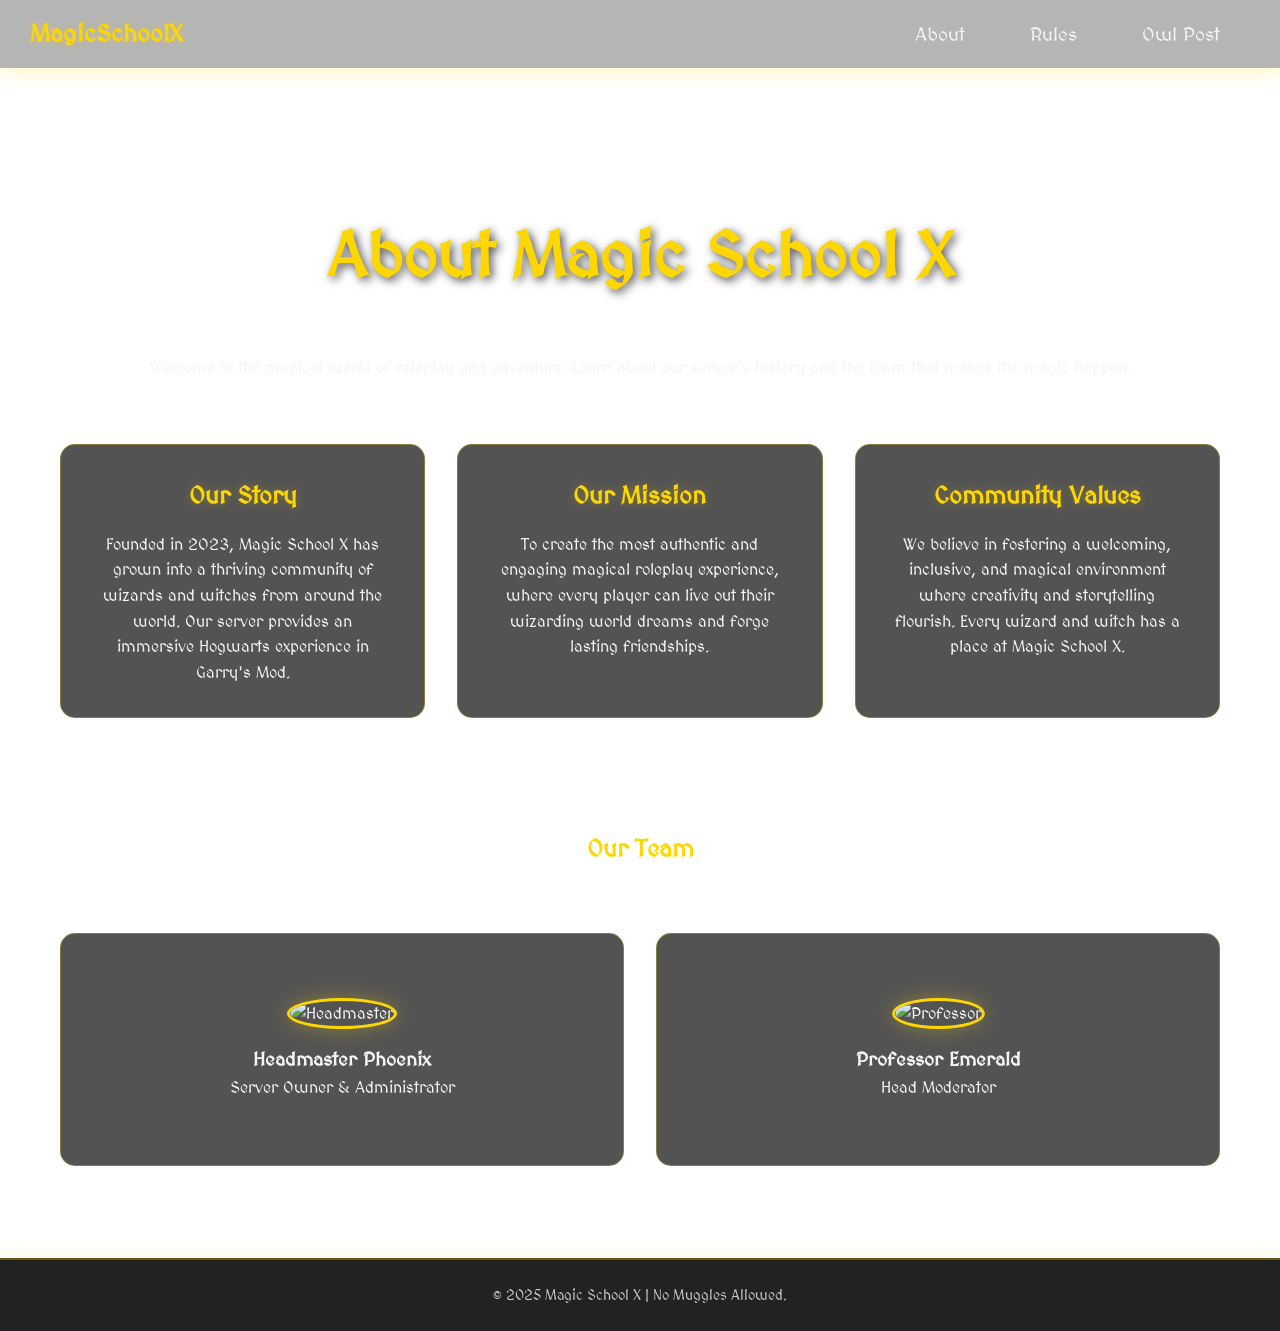
==== about.html @ 1af69e5d "[+] About page, reordered navbar" ====
<!DOCTYPE html>
<html lang="en">
<head>
    <meta charset="UTF-8">
    <meta name="viewport" content="width=device-width, initial-scale=1.0">
    <title>About | Magic School X</title>
    <style>
        @import url('https://fonts.googleapis.com/css2?family=MedievalSharp&display=swap');

        /* Custom Cursor */
        * {
            cursor: url('data:image/svg+xml,<svg xmlns="http://www.w3.org/2000/svg" width="24" height="24" viewBox="0 0 24 24"><path fill="%23ffd700" d="M7,4l10,8l-10,8V4z"/></svg>') 12 12, auto;
        }

        /* General Styles */
        * {
            margin: 0;
            padding: 0;
            box-sizing: border-box;
            font-family: 'MedievalSharp', cursive;
        }

        body {
            margin: 0;
            padding: 0;
            background: url('https://raw.githubusercontent.com/magicschoolx/magicschoolx.github.io/refs/heads/main/media/main.bg.hw.jpg') no-repeat center center fixed;
            background-size: cover;
            color: #f5f5f5;
            text-align: center;
            overflow-x: hidden;
            line-height: 1.6;
            min-height: 100vh;
            display: flex;
            flex-direction: column;
        }

        /* Navbar */
        .navbar {
            width: 100%;
            background: rgba(10, 10, 10, 0.3);
            padding: 15px 0;
            position: fixed;
            top: 0;
            left: 0;
            z-index: 100;
            box-shadow: 0px 2px 20px rgba(255, 215, 0, 0.3);
            backdrop-filter: blur(5px);
            -webkit-backdrop-filter: blur(5px);
            display: flex;
            align-items: center;
            position: relative;
            overflow: hidden;
        }

        .navbar:before {
            content: '';
            position: absolute;
            bottom: 0;
            left: -100%;
            width: 100%;
            height: 2px;
            background: linear-gradient(90deg, transparent, #ffd700, transparent);
            animation: magicLine 6s linear infinite;
        }

        .brand {
            color: #ffd700;
            text-decoration: none;
            font-size: 1.5rem;
            font-weight: bold;
            margin-left: 30px;
            margin-right: auto;
            text-shadow: 0 0 10px rgba(255, 215, 0, 0.3);
            transition: 0.3s;
        }

        .brand:hover {
            text-shadow: 0 0 15px rgba(255, 215, 0, 0.5);
            color: #fff;
        }

        .nav-links {
            margin-right: 30px;
        }

        .navbar a:not(.brand) {
            color: #f5f5f5;
            text-decoration: none;
            margin: 0 20px;
            font-size: 1.2rem;
            transition: all 0.3s ease;
            position: relative;
            padding: 5px 10px;
        }

        .navbar a:not(.brand):after {
            content: '';
            position: absolute;
            width: 0;
            height: 2px;
            bottom: 0;
            left: 50%;
            background: #ffd700;
            transition: all 0.3s ease;
            transform: translateX(-50%);
        }

        .navbar a:not(.brand):hover:after {
            width: 100%;
        }

        .navbar a:not(.brand):hover {
            color: #ffd700;
            text-shadow: 0 0 10px rgba(255, 215, 0, 0.5);
        }

        /* Container */
        .container {
            flex: 1;
            padding: 120px 20px 60px;
            display: flex;
            flex-direction: column;
            align-items: center;
            justify-content: flex-start;
            max-width: 1200px;
            margin: 0 auto;
            gap: 2rem;
            animation: fadeIn 2s ease;
        }

        /* About Grid */
        .about-grid {
            display: grid;
            grid-template-columns: repeat(auto-fit, minmax(300px, 1fr));
            gap: 2rem;
            width: 100%;
            max-width: 1200px;
            margin: 2rem auto;
        }

        .about-card {
            background: rgba(10, 10, 10, 0.7);
            padding: 2rem;
            border-radius: 15px;
            border: 1px solid rgba(255, 215, 0, 0.3);
            backdrop-filter: blur(5px);
            transition: all 0.3s ease;
            animation: fadeIn 1s ease;
        }

        .about-card:hover {
            transform: translateY(-10px);
            box-shadow: 0 10px 30px rgba(255, 215, 0, 0.2);
        }

        .about-card h2 {
            color: #ffd700;
            margin-bottom: 1rem;
            font-size: 1.5rem;
            text-shadow: 0 0 10px rgba(255, 215, 0, 0.3);
        }

        .team-member {
            text-align: center;
            margin: 2rem 0;
        }

        .team-member img {
            width: 120px;
            height: 120px;
            border-radius: 50%;
            border: 3px solid #ffd700;
            margin-bottom: 1rem;
            box-shadow: 0 0 20px rgba(255, 215, 0, 0.3);
        }

        h1 {
            font-size: clamp(2.5rem, 5vw, 4rem);
            margin: 1rem 0;
            text-shadow: 3px 3px 10px rgba(0, 0, 0, 0.7);
            color: #ffd700;
            animation: glow 2s ease-in-out infinite alternate;
        }

        /* Footer */
        .footer {
            margin-top: auto;
            padding: 1.5rem;
            background: rgba(10, 10, 10, 0.9);
            color: #ccc;
            font-size: 0.9rem;
            border-top: 2px solid rgba(255, 215, 0, 0.3);
            box-shadow: 0 -2px 20px rgba(255, 215, 0, 0.1);
            backdrop-filter: blur(5px);
            -webkit-backdrop-filter: blur(5px);
        }

        /* Sparkle Effect */
        .sparkle {
            position: absolute;
            width: 4px;
            height: 4px;
            border-radius: 50%;
            background-color: #ffd700;
            pointer-events: none;
            animation: sparkleAnim 1.5s linear forwards;
        }

        /* Animations */
        @keyframes fadeIn {
            from { opacity: 0; transform: translateY(20px); }
            to { opacity: 1; transform: translateY(0); }
        }

        @keyframes sparkleAnim {
            0% { transform: scale(0); opacity: 1; }
            100% { transform: scale(2); opacity: 0; }
        }

        @keyframes glow {
            from { text-shadow: 0 0 10px #fff, 0 0 20px #fff, 0 0 30px #ffd700, 0 0 40px #ffd700; }
            to { text-shadow: 0 0 20px #fff, 0 0 30px #ff8c00, 0 0 40px #ff8c00, 0 0 50px #ff8c00; }
        }

        @keyframes magicLine {
            0% { left: -100%; }
            100% { left: 100%; }
        }

        /* Responsive Design */
        @media (max-width: 768px) {
            .container {
                padding: 100px 15px 40px;
            }
            
            .about-grid {
                grid-template-columns: 1fr;
                padding: 0 1rem;
            }
        }
    </style>
</head>
<body>
    <div class="navbar">
        <a href="index.html" class="brand">MagicSchoolX</a>
        <div class="nav-links">
            <a href="about.html">About</a>
            <a href="rules.html">Rules</a>
            <a href="owlpost.html">Owl Post</a>
        </div>
    </div>

    <div class="container">
        <h1>About Magic School X</h1>
        <p>Welcome to the magical world of roleplay and adventure. Learn about our server's history and the team that makes the magic happen.</p>

        <div class="about-grid">
            <div class="about-card">
                <h2>Our Story</h2>
                <p>Founded in 2023, Magic School X has grown into a thriving community of wizards and witches from around the world. Our server provides an immersive Hogwarts experience in Garry's Mod.</p>
            </div>

            <div class="about-card">
                <h2>Our Mission</h2>
                <p>To create the most authentic and engaging magical roleplay experience, where every player can live out their wizarding world dreams and forge lasting friendships.</p>
            </div>

            <div class="about-card">
                <h2>Community Values</h2>
                <p>We believe in fostering a welcoming, inclusive, and magical environment where creativity and storytelling flourish. Every wizard and witch has a place at Magic School X.</p>
            </div>
        </div>

        <h2 style="color: #ffd700; margin-top: 3rem;">Our Team</h2>
        <div class="about-grid">
            <div class="about-card">
                <div class="team-member">
                    <img src="path/to/headmaster-avatar.jpg" alt="Headmaster">
                    <h3>Headmaster Phoenix</h3>
                    <p>Server Owner & Administrator</p>
                </div>
            </div>

            <div class="about-card">
                <div class="team-member">
                    <img src="path/to/professor-avatar.jpg" alt="Professor">
                    <h3>Professor Emerald</h3>
                    <p>Head Moderator</p>
                </div>
            </div>
        </div>
    </div>

    <div class="footer">
        &copy; 2025 Magic School X | No Muggles Allowed.
    </div>

    <script>
        document.addEventListener('mousemove', (e) => {
            if(Math.random() > 0.9) {
                const sparkle = document.createElement('div');
                sparkle.className = 'sparkle';
                sparkle.style.left = e.pageX + 'px';
                sparkle.style.top = e.pageY + 'px';
                document.body.appendChild(sparkle);
                
                setTimeout(() => {
                    sparkle.remove();
                }, 1500);
            }
        });
    </script>
</body>
</html>
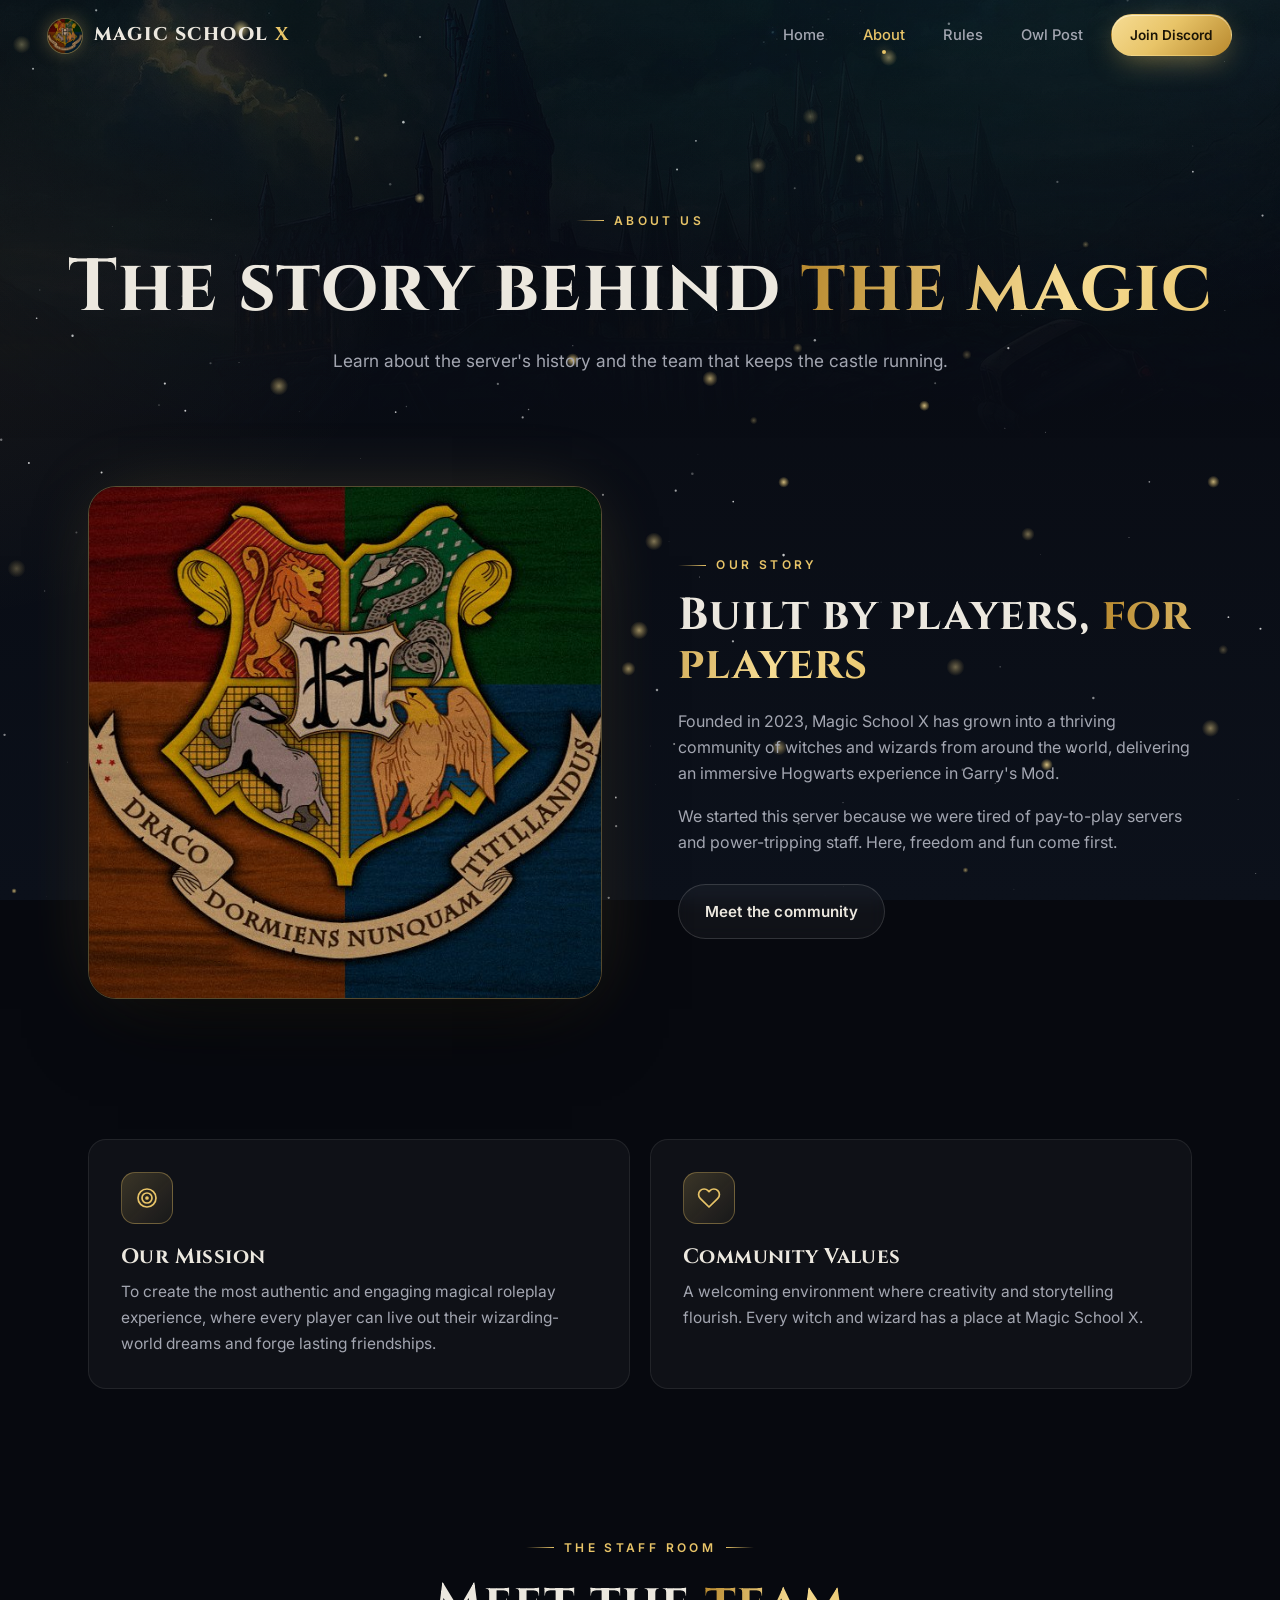
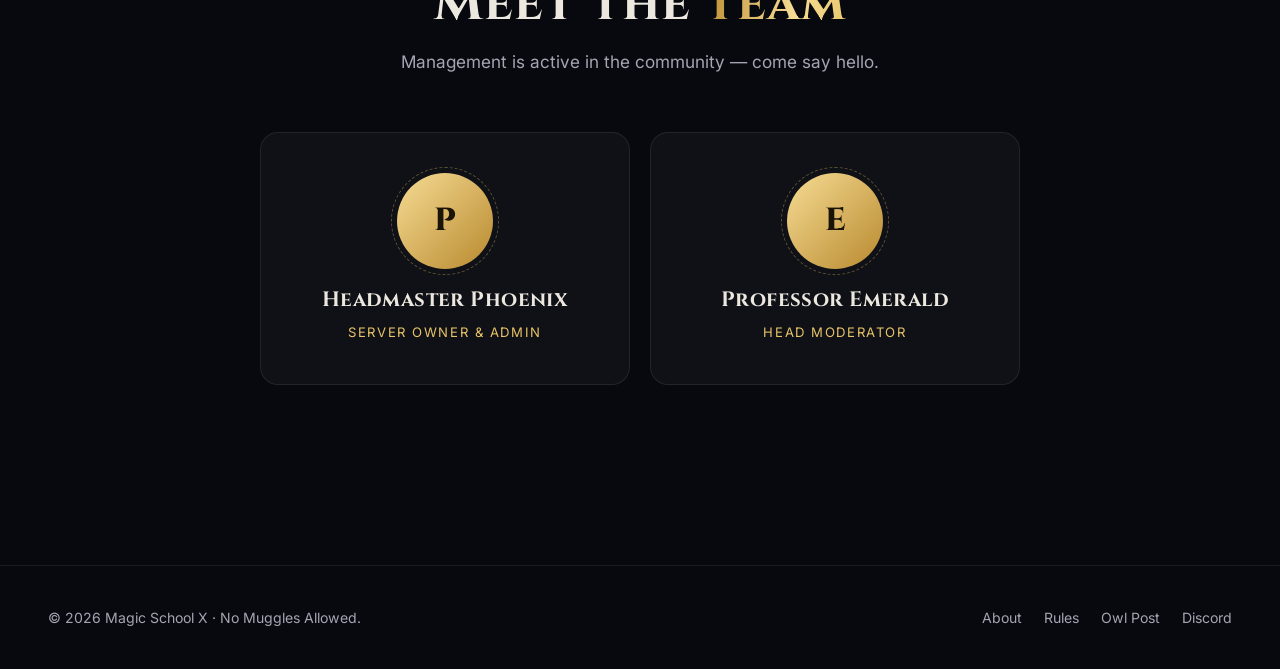
==== commit 66b898b8: "Redesign site: modern dark/gold theme, shared styles, animations - Shared assets/style.css and asset" ====
--- a/about.html
+++ b/about.html
@@ -4,311 +4,97 @@
     <meta charset="UTF-8">
     <meta name="viewport" content="width=device-width, initial-scale=1.0">
     <title>About | Magic School X</title>
-    <style>
-        @import url('https://fonts.googleapis.com/css2?family=MedievalSharp&display=swap');
-
-        /* Custom Cursor */
-        * {
-            cursor: url('data:image/svg+xml,<svg xmlns="http://www.w3.org/2000/svg" width="24" height="24" viewBox="0 0 24 24"><path fill="%23ffd700" d="M7,4l10,8l-10,8V4z"/></svg>') 12 12, auto;
-        }
-
-        /* General Styles */
-        * {
-            margin: 0;
-            padding: 0;
-            box-sizing: border-box;
-            font-family: 'MedievalSharp', cursive;
-        }
-
-        body {
-            margin: 0;
-            padding: 0;
-            background: url('https://raw.githubusercontent.com/magicschoolx/magicschoolx.github.io/refs/heads/main/media/main.bg.hw.jpg') no-repeat center center fixed;
-            background-size: cover;
-            color: #f5f5f5;
-            text-align: center;
-            overflow-x: hidden;
-            line-height: 1.6;
-            min-height: 100vh;
-            display: flex;
-            flex-direction: column;
-        }
-
-        /* Navbar */
-        .navbar {
-            width: 100%;
-            background: rgba(10, 10, 10, 0.3);
-            padding: 15px 0;
-            position: fixed;
-            top: 0;
-            left: 0;
-            z-index: 100;
-            box-shadow: 0px 2px 20px rgba(255, 215, 0, 0.3);
-            backdrop-filter: blur(5px);
-            -webkit-backdrop-filter: blur(5px);
-            display: flex;
-            align-items: center;
-            position: relative;
-            overflow: hidden;
-        }
-
-        .navbar:before {
-            content: '';
-            position: absolute;
-            bottom: 0;
-            left: -100%;
-            width: 100%;
-            height: 2px;
-            background: linear-gradient(90deg, transparent, #ffd700, transparent);
-            animation: magicLine 6s linear infinite;
-        }
-
-        .brand {
-            color: #ffd700;
-            text-decoration: none;
-            font-size: 1.5rem;
-            font-weight: bold;
-            margin-left: 30px;
-            margin-right: auto;
-            text-shadow: 0 0 10px rgba(255, 215, 0, 0.3);
-            transition: 0.3s;
-        }
-
-        .brand:hover {
-            text-shadow: 0 0 15px rgba(255, 215, 0, 0.5);
-            color: #fff;
-        }
-
-        .nav-links {
-            margin-right: 30px;
-        }
-
-        .navbar a:not(.brand) {
-            color: #f5f5f5;
-            text-decoration: none;
-            margin: 0 20px;
-            font-size: 1.2rem;
-            transition: all 0.3s ease;
-            position: relative;
-            padding: 5px 10px;
-        }
-
-        .navbar a:not(.brand):after {
-            content: '';
-            position: absolute;
-            width: 0;
-            height: 2px;
-            bottom: 0;
-            left: 50%;
-            background: #ffd700;
-            transition: all 0.3s ease;
-            transform: translateX(-50%);
-        }
-
-        .navbar a:not(.brand):hover:after {
-            width: 100%;
-        }
-
-        .navbar a:not(.brand):hover {
-            color: #ffd700;
-            text-shadow: 0 0 10px rgba(255, 215, 0, 0.5);
-        }
-
-        /* Container */
-        .container {
-            flex: 1;
-            padding: 120px 20px 60px;
-            display: flex;
-            flex-direction: column;
-            align-items: center;
-            justify-content: flex-start;
-            max-width: 1200px;
-            margin: 0 auto;
-            gap: 2rem;
-            animation: fadeIn 2s ease;
-        }
-
-        /* About Grid */
-        .about-grid {
-            display: grid;
-            grid-template-columns: repeat(auto-fit, minmax(300px, 1fr));
-            gap: 2rem;
-            width: 100%;
-            max-width: 1200px;
-            margin: 2rem auto;
-        }
-
-        .about-card {
-            background: rgba(10, 10, 10, 0.7);
-            padding: 2rem;
-            border-radius: 15px;
-            border: 1px solid rgba(255, 215, 0, 0.3);
-            backdrop-filter: blur(5px);
-            transition: all 0.3s ease;
-            animation: fadeIn 1s ease;
-        }
-
-        .about-card:hover {
-            transform: translateY(-10px);
-            box-shadow: 0 10px 30px rgba(255, 215, 0, 0.2);
-        }
-
-        .about-card h2 {
-            color: #ffd700;
-            margin-bottom: 1rem;
-            font-size: 1.5rem;
-            text-shadow: 0 0 10px rgba(255, 215, 0, 0.3);
-        }
-
-        .team-member {
-            text-align: center;
-            margin: 2rem 0;
-        }
-
-        .team-member img {
-            width: 120px;
-            height: 120px;
-            border-radius: 50%;
-            border: 3px solid #ffd700;
-            margin-bottom: 1rem;
-            box-shadow: 0 0 20px rgba(255, 215, 0, 0.3);
-        }
-
-        h1 {
-            font-size: clamp(2.5rem, 5vw, 4rem);
-            margin: 1rem 0;
-            text-shadow: 3px 3px 10px rgba(0, 0, 0, 0.7);
-            color: #ffd700;
-            animation: glow 2s ease-in-out infinite alternate;
-        }
-
-        /* Footer */
-        .footer {
-            margin-top: auto;
-            padding: 1.5rem;
-            background: rgba(10, 10, 10, 0.9);
-            color: #ccc;
-            font-size: 0.9rem;
-            border-top: 2px solid rgba(255, 215, 0, 0.3);
-            box-shadow: 0 -2px 20px rgba(255, 215, 0, 0.1);
-            backdrop-filter: blur(5px);
-            -webkit-backdrop-filter: blur(5px);
-        }
-
-        /* Sparkle Effect */
-        .sparkle {
-            position: absolute;
-            width: 4px;
-            height: 4px;
-            border-radius: 50%;
-            background-color: #ffd700;
-            pointer-events: none;
-            animation: sparkleAnim 1.5s linear forwards;
-        }
-
-        /* Animations */
-        @keyframes fadeIn {
-            from { opacity: 0; transform: translateY(20px); }
-            to { opacity: 1; transform: translateY(0); }
-        }
-
-        @keyframes sparkleAnim {
-            0% { transform: scale(0); opacity: 1; }
-            100% { transform: scale(2); opacity: 0; }
-        }
-
-        @keyframes glow {
-            from { text-shadow: 0 0 10px #fff, 0 0 20px #fff, 0 0 30px #ffd700, 0 0 40px #ffd700; }
-            to { text-shadow: 0 0 20px #fff, 0 0 30px #ff8c00, 0 0 40px #ff8c00, 0 0 50px #ff8c00; }
-        }
-
-        @keyframes magicLine {
-            0% { left: -100%; }
-            100% { left: 100%; }
-        }
-
-        /* Responsive Design */
-        @media (max-width: 768px) {
-            .container {
-                padding: 100px 15px 40px;
-            }
-            
-            .about-grid {
-                grid-template-columns: 1fr;
-                padding: 0 1rem;
-            }
-        }
-    </style>
+    <meta name="description" content="Learn about Magic School X — our story, our mission, and the team behind the magic.">
+    <meta name="theme-color" content="#07090f">
+    <link rel="icon" href="media/crest.jpg">
+    <link rel="stylesheet" href="assets/style.css">
 </head>
 <body>
-    <div class="navbar">
-        <a href="index.html" class="brand">MagicSchoolX</a>
-        <div class="nav-links">
-            <a href="about.html">About</a>
-            <a href="rules.html">Rules</a>
-            <a href="owlpost.html">Owl Post</a>
-        </div>
-    </div>
+    <div class="sky"></div>
+    <canvas id="particles"></canvas>
 
-    <div class="container">
-        <h1>About Magic School X</h1>
-        <p>Welcome to the magical world of roleplay and adventure. Learn about our server's history and the team that makes the magic happen.</p>
+    <header class="nav">
+        <a href="index.html" class="brand"><span class="brand-mark"></span><span>MAGIC SCHOOL <b>X</b></span></a>
+        <ul class="nav-links">
+            <li><a href="index.html">Home</a></li>
+            <li><a href="about.html">About</a></li>
+            <li><a href="rules.html">Rules</a></li>
+            <li><a href="owlpost.html">Owl Post</a></li>
+        </ul>
+        <a href="https://discord.gg/dCSd6uMT4V" class="btn btn-primary btn-sm nav-cta">Join Discord</a>
+        <button class="nav-toggle" aria-label="Menu" aria-expanded="false"><span></span><span></span><span></span></button>
+    </header>
 
-        <div class="about-grid">
-            <div class="about-card">
-                <h2>Our Story</h2>
-                <p>Founded in 2023, Magic School X has grown into a thriving community of wizards and witches from around the world. Our server provides an immersive Hogwarts experience in Garry's Mod.</p>
-            </div>
+    <main>
+        <section class="page-hero">
+            <span class="eyebrow intro" style="--d:.1s">About Us</span>
+            <h1 class="intro" style="--d:.2s">The story behind <span class="gold-text">the magic</span></h1>
+            <p class="intro" style="--d:.35s">Learn about the server's history and the team that keeps the castle running.</p>
+        </section>
 
-            <div class="about-card">
-                <h2>Our Mission</h2>
-                <p>To create the most authentic and engaging magical roleplay experience, where every player can live out their wizarding world dreams and forge lasting friendships.</p>
-            </div>
-
-            <div class="about-card">
-                <h2>Community Values</h2>
-                <p>We believe in fostering a welcoming, inclusive, and magical environment where creativity and storytelling flourish. Every wizard and witch has a place at Magic School X.</p>
-            </div>
-        </div>
-
-        <h2 style="color: #ffd700; margin-top: 3rem;">Our Team</h2>
-        <div class="about-grid">
-            <div class="about-card">
-                <div class="team-member">
-                    <img src="path/to/headmaster-avatar.jpg" alt="Headmaster">
-                    <h3>Headmaster Phoenix</h3>
-                    <p>Server Owner & Administrator</p>
+        <section class="section" style="padding-top:40px">
+            <div class="split">
+                <div class="split-media reveal">
+                    <img src="media/crest.jpg" alt="Magic School X house crest" loading="lazy">
+                </div>
+                <div class="reveal" style="--d:.15s">
+                    <span class="eyebrow">Our Story</span>
+                    <h2>Built by players, <span class="gold-text">for players</span></h2>
+                    <p>Founded in 2023, Magic School X has grown into a thriving community of witches and wizards from around the world, delivering an immersive Hogwarts experience in Garry's Mod.</p>
+                    <p>We started this server because we were tired of pay-to-play servers and power-tripping staff. Here, freedom and fun come first.</p>
+                    <a href="https://discord.gg/dCSd6uMT4V" class="btn btn-ghost" style="margin-top:12px">Meet the community</a>
                 </div>
             </div>
+        </section>
 
-            <div class="about-card">
-                <div class="team-member">
-                    <img src="path/to/professor-avatar.jpg" alt="Professor">
+        <section class="section" style="padding-top:0">
+            <div class="grid grid-2">
+                <article class="card reveal">
+                    <div class="card-icon"><svg viewBox="0 0 24 24" fill="none" stroke="currentColor" stroke-width="1.7" stroke-linecap="round" stroke-linejoin="round"><circle cx="12" cy="12" r="9"/><circle cx="12" cy="12" r="5"/><circle cx="12" cy="12" r="1"/></svg></div>
+                    <h3>Our Mission</h3>
+                    <p>To create the most authentic and engaging magical roleplay experience, where every player can live out their wizarding-world dreams and forge lasting friendships.</p>
+                </article>
+                <article class="card reveal" style="--d:.1s">
+                    <div class="card-icon"><svg viewBox="0 0 24 24" fill="none" stroke="currentColor" stroke-width="1.7" stroke-linecap="round" stroke-linejoin="round"><path d="M20.8 4.6a5.5 5.5 0 00-7.8 0L12 5.7l-1-1.1a5.5 5.5 0 00-7.8 7.8l1 1L12 21l7.8-7.6 1-1a5.5 5.5 0 000-7.8z"/></svg></div>
+                    <h3>Community Values</h3>
+                    <p>A welcoming environment where creativity and storytelling flourish. Every witch and wizard has a place at Magic School X.</p>
+                </article>
+            </div>
+        </section>
+
+        <section class="section" style="padding-top:0">
+            <div class="section-head center reveal">
+                <span class="eyebrow">The Staff Room</span>
+                <h2>Meet the <span class="gold-text">team</span></h2>
+                <p>Management is active in the community — come say hello.</p>
+            </div>
+            <div class="team">
+                <article class="card member reveal">
+                    <div class="avatar">P</div>
+                    <h3>Headmaster Phoenix</h3>
+                    <p class="role">Server Owner &amp; Admin</p>
+                </article>
+                <article class="card member reveal" style="--d:.1s">
+                    <div class="avatar">E</div>
                     <h3>Professor Emerald</h3>
-                    <p>Head Moderator</p>
-                </div>
+                    <p class="role">Head Moderator</p>
+                </article>
             </div>
+        </section>
+    </main>
+
+    <footer class="footer">
+        <div class="footer-inner">
+            <span>&copy; <span data-year>2025</span> Magic School X · No Muggles Allowed.</span>
+            <nav class="footer-links">
+                <a href="about.html">About</a>
+                <a href="rules.html">Rules</a>
+                <a href="owlpost.html">Owl Post</a>
+                <a href="https://discord.gg/dCSd6uMT4V">Discord</a>
+            </nav>
         </div>
-    </div>
+    </footer>
 
-    <div class="footer">
-        &copy; 2025 Magic School X | No Muggles Allowed.
-    </div>
-
-    <script>
-        document.addEventListener('mousemove', (e) => {
-            if(Math.random() > 0.9) {
-                const sparkle = document.createElement('div');
-                sparkle.className = 'sparkle';
-                sparkle.style.left = e.pageX + 'px';
-                sparkle.style.top = e.pageY + 'px';
-                document.body.appendChild(sparkle);
-                
-                setTimeout(() => {
-                    sparkle.remove();
-                }, 1500);
-            }
-        });
-    </script>
+    <script src="assets/main.js"></script>
 </body>
-</html>+</html>
--- a/assets/style.css
+++ b/assets/style.css
@@ -0,0 +1,880 @@
+/* ==========================================================================
+   Magic School X — shared styles
+   ========================================================================== */
+
+@import url('https://fonts.googleapis.com/css2?family=Cinzel:wght@500;600;700;800&family=Inter:wght@300;400;500;600&display=swap');
+
+:root {
+    --bg: #07090f;
+    --bg-2: #0c111b;
+    --surface: rgba(255, 255, 255, 0.035);
+    --surface-2: rgba(255, 255, 255, 0.06);
+    --border: rgba(255, 255, 255, 0.08);
+    --border-gold: rgba(232, 196, 104, 0.35);
+    --text: #ece8df;
+    --muted: #a3a6b1;
+    --gold: #e8c468;
+    --gold-2: #f6dc94;
+    --gold-deep: #b8892e;
+    --teal: #3fb6a8;
+    --radius: 18px;
+    --radius-lg: 28px;
+    --ease: cubic-bezier(.2, .7, .2, 1);
+    --nav-h: 72px;
+
+    --gryffindor: #b3262d;
+    --slytherin: #1f7a4a;
+    --hufflepuff: #e0a526;
+    --ravenclaw: #2b5fb5;
+}
+
+*, *::before, *::after { box-sizing: border-box; margin: 0; padding: 0; }
+
+html { scroll-behavior: smooth; -webkit-text-size-adjust: 100%; }
+
+body {
+    font-family: 'Inter', system-ui, -apple-system, sans-serif;
+    background: var(--bg);
+    color: var(--text);
+    line-height: 1.65;
+    min-height: 100vh;
+    display: flex;
+    flex-direction: column;
+    overflow-x: hidden;
+    -webkit-font-smoothing: antialiased;
+}
+
+::selection { background: var(--gold); color: #111; }
+
+img { max-width: 100%; display: block; }
+a { color: inherit; text-decoration: none; }
+
+h1, h2, h3, .display {
+    font-family: 'Cinzel', Georgia, serif;
+    font-weight: 700;
+    letter-spacing: 0.02em;
+    line-height: 1.1;
+}
+
+/* ---------- Ambient background ---------- */
+.sky {
+    position: fixed;
+    inset: 0;
+    z-index: -2;
+    background:
+        radial-gradient(1200px 700px at 80% -10%, rgba(63, 182, 168, 0.12), transparent 60%),
+        radial-gradient(900px 600px at -10% 30%, rgba(232, 196, 104, 0.07), transparent 60%),
+        linear-gradient(180deg, var(--bg) 0%, var(--bg-2) 100%);
+}
+
+#particles {
+    position: fixed;
+    inset: 0;
+    z-index: -1;
+    pointer-events: none;
+}
+
+.cursor-glow {
+    position: fixed;
+    top: 0; left: 0;
+    width: 480px; height: 480px;
+    margin: -240px 0 0 -240px;
+    border-radius: 50%;
+    background: radial-gradient(circle, rgba(232, 196, 104, 0.10), transparent 65%);
+    pointer-events: none;
+    z-index: 0;
+    transform: translate3d(-999px, -999px, 0);
+    transition: opacity .4s;
+    mix-blend-mode: screen;
+}
+
+/* ---------- Navbar ---------- */
+.nav {
+    position: fixed;
+    top: 0; left: 0; right: 0;
+    z-index: 100;
+    height: var(--nav-h);
+    display: flex;
+    align-items: center;
+    padding: 0 clamp(16px, 4vw, 48px);
+    transition: background .4s var(--ease), border-color .4s, height .4s var(--ease), backdrop-filter .4s;
+    border-bottom: 1px solid transparent;
+}
+
+.nav.scrolled {
+    --nav-h: 60px;
+    background: rgba(7, 9, 15, 0.72);
+    backdrop-filter: blur(16px) saturate(140%);
+    -webkit-backdrop-filter: blur(16px) saturate(140%);
+    border-color: var(--border);
+}
+
+.brand {
+    display: flex;
+    align-items: center;
+    gap: 12px;
+    font-family: 'Cinzel', serif;
+    font-weight: 800;
+    font-size: 1.15rem;
+    letter-spacing: 0.08em;
+    margin-right: auto;
+}
+
+.brand-mark {
+    width: 34px; height: 34px;
+    border-radius: 50%;
+    background: url('../media/crest.jpg') center/cover;
+    box-shadow: 0 0 0 1px var(--border-gold), 0 0 18px rgba(232, 196, 104, 0.35);
+    transition: transform .6s var(--ease);
+}
+.brand:hover .brand-mark { transform: rotate(-12deg) scale(1.08); }
+.brand span b { color: var(--gold); }
+
+.nav-links { display: flex; align-items: center; gap: 6px; list-style: none; }
+
+.nav-links a {
+    position: relative;
+    display: block;
+    padding: 8px 16px;
+    font-size: 0.92rem;
+    font-weight: 500;
+    color: var(--muted);
+    border-radius: 999px;
+    transition: color .25s, background .25s;
+}
+.nav-links a:hover { color: var(--text); background: var(--surface-2); }
+.nav-links a.active { color: var(--gold); }
+.nav-links a.active::after {
+    content: '';
+    position: absolute;
+    left: 50%; bottom: 2px;
+    width: 4px; height: 4px;
+    border-radius: 50%;
+    background: var(--gold);
+    transform: translateX(-50%);
+    box-shadow: 0 0 8px var(--gold);
+}
+
+.nav-cta { margin-left: 12px; }
+
+.nav-toggle {
+    display: none;
+    width: 42px; height: 42px;
+    border: 1px solid var(--border);
+    border-radius: 12px;
+    background: var(--surface);
+    cursor: pointer;
+    position: relative;
+}
+.nav-toggle span {
+    position: absolute;
+    left: 11px; right: 11px;
+    height: 2px;
+    background: var(--text);
+    border-radius: 2px;
+    transition: transform .35s var(--ease), opacity .2s;
+}
+.nav-toggle span:nth-child(1) { top: 14px; }
+.nav-toggle span:nth-child(2) { top: 20px; }
+.nav-toggle span:nth-child(3) { top: 26px; }
+.nav-open .nav-toggle span:nth-child(1) { transform: translateY(6px) rotate(45deg); }
+.nav-open .nav-toggle span:nth-child(2) { opacity: 0; }
+.nav-open .nav-toggle span:nth-child(3) { transform: translateY(-6px) rotate(-45deg); }
+
+/* ---------- Buttons ---------- */
+.btn {
+    --pad-y: 14px;
+    --pad-x: 26px;
+    position: relative;
+    display: inline-flex;
+    align-items: center;
+    justify-content: center;
+    gap: 10px;
+    padding: var(--pad-y) var(--pad-x);
+    font-family: 'Inter', sans-serif;
+    font-size: 0.95rem;
+    font-weight: 600;
+    letter-spacing: 0.01em;
+    border-radius: 999px;
+    border: 1px solid transparent;
+    cursor: pointer;
+    overflow: hidden;
+    isolation: isolate;
+    transition: transform .35s var(--ease), box-shadow .35s var(--ease), background .3s, border-color .3s, color .3s;
+    will-change: transform;
+}
+.btn svg { width: 18px; height: 18px; flex-shrink: 0; transition: transform .35s var(--ease); }
+.btn:hover svg { transform: translateX(3px); }
+
+.btn-primary {
+    color: #1a1406;
+    background: linear-gradient(135deg, var(--gold-2), var(--gold) 45%, var(--gold-deep));
+    box-shadow: 0 8px 30px -8px rgba(232, 196, 104, 0.6), inset 0 1px 0 rgba(255, 255, 255, 0.5);
+}
+.btn-primary::before {
+    content: '';
+    position: absolute;
+    inset: 0;
+    z-index: -1;
+    background: linear-gradient(110deg, transparent 30%, rgba(255, 255, 255, 0.55) 50%, transparent 70%);
+    transform: translateX(-120%);
+    transition: transform .8s var(--ease);
+}
+.btn-primary:hover::before { transform: translateX(120%); }
+.btn-primary:hover { box-shadow: 0 14px 40px -8px rgba(232, 196, 104, 0.8), inset 0 1px 0 rgba(255, 255, 255, 0.5); }
+
+.btn-ghost {
+    color: var(--text);
+    background: rgba(255, 255, 255, 0.04);
+    border-color: rgba(255, 255, 255, 0.14);
+    backdrop-filter: blur(8px);
+    -webkit-backdrop-filter: blur(8px);
+}
+.btn-ghost:hover { border-color: var(--border-gold); background: rgba(232, 196, 104, 0.08); color: var(--gold-2); }
+
+.btn-sm { --pad-y: 9px; --pad-x: 18px; font-size: 0.85rem; }
+
+/* ---------- Layout ---------- */
+main { flex: 1; position: relative; z-index: 1; }
+
+.section {
+    padding: clamp(80px, 12vw, 140px) clamp(16px, 5vw, 48px);
+    max-width: 1200px;
+    margin: 0 auto;
+}
+
+.eyebrow {
+    display: inline-flex;
+    align-items: center;
+    gap: 10px;
+    font-size: 0.75rem;
+    font-weight: 600;
+    letter-spacing: 0.28em;
+    text-transform: uppercase;
+    color: var(--gold);
+}
+.eyebrow::before {
+    content: '';
+    width: 28px; height: 1px;
+    background: linear-gradient(90deg, transparent, var(--gold));
+}
+
+.section-head { max-width: 680px; margin-bottom: 56px; }
+.section-head.center { margin-left: auto; margin-right: auto; text-align: center; }
+.section-head.center .eyebrow::after {
+    content: '';
+    width: 28px; height: 1px;
+    background: linear-gradient(90deg, var(--gold), transparent);
+}
+.section-head h2 { font-size: clamp(2rem, 4.5vw, 3.2rem); margin: 18px 0 16px; }
+.section-head p { color: var(--muted); font-size: 1.08rem; }
+
+.gold-text {
+    background: linear-gradient(100deg, var(--gold-deep), var(--gold-2) 30%, var(--gold) 50%, #fff3c9 60%, var(--gold-deep) 90%);
+    background-size: 220% auto;
+    -webkit-background-clip: text;
+    background-clip: text;
+    color: transparent;
+    animation: shimmer 6s linear infinite;
+}
+
+/* ---------- Hero ---------- */
+.hero {
+    position: relative;
+    min-height: 100svh;
+    display: grid;
+    place-items: center;
+    text-align: center;
+    padding: calc(var(--nav-h) + 40px) clamp(16px, 5vw, 48px) 170px;
+    overflow: hidden;
+}
+
+.hero-bg {
+    position: absolute;
+    inset: -4%;
+    z-index: -1;
+    background: url('../media/castle.jpg') center 35%/cover no-repeat;
+    animation: kenburns 30s ease-in-out infinite alternate;
+    will-change: transform;
+}
+.hero::after {
+    content: '';
+    position: absolute;
+    inset: 0;
+    z-index: -1;
+    background:
+        radial-gradient(ellipse at 50% 45%, rgba(7, 9, 15, 0.45), rgba(7, 9, 15, 0.15) 75%),
+        linear-gradient(180deg, rgba(7, 9, 15, 0.5) 0%, rgba(7, 9, 15, 0.05) 35%, rgba(7, 9, 15, 0.3) 70%, var(--bg) 100%);
+}
+
+.hero-inner { max-width: 900px; }
+
+.hero-badge {
+    display: inline-flex;
+    align-items: center;
+    gap: 10px;
+    padding: 7px 16px 7px 8px;
+    border-radius: 999px;
+    background: rgba(255, 255, 255, 0.06);
+    border: 1px solid rgba(255, 255, 255, 0.12);
+    backdrop-filter: blur(10px);
+    -webkit-backdrop-filter: blur(10px);
+    font-size: 0.82rem;
+    color: var(--text);
+    margin-bottom: 28px;
+}
+.hero-badge .dot {
+    position: relative;
+    width: 22px; height: 22px;
+    border-radius: 50%;
+    background: rgba(63, 182, 168, 0.18);
+    display: grid; place-items: center;
+}
+.hero-badge .dot::before {
+    content: '';
+    width: 8px; height: 8px;
+    border-radius: 50%;
+    background: var(--teal);
+    box-shadow: 0 0 10px var(--teal);
+    animation: pulse 2s ease-in-out infinite;
+}
+
+.hero h1 {
+    font-size: clamp(2.6rem, 7.2vw, 5.8rem);
+    font-weight: 800;
+    letter-spacing: 0.01em;
+    margin-bottom: 24px;
+    text-shadow: 0 10px 60px rgba(0, 0, 0, 0.6);
+}
+.hero h1 .line { display: block; overflow: hidden; padding-bottom: .06em; }
+@media (min-width: 600px) { .hero h1 .line { white-space: nowrap; } }
+.hero h1 .line > span { display: inline-block; }
+
+.hero p.lead {
+    font-size: clamp(1.02rem, 1.8vw, 1.25rem);
+    color: rgba(236, 232, 223, 0.82);
+    max-width: 620px;
+    margin: 0 auto 40px;
+    font-weight: 300;
+}
+
+.hero-actions { display: flex; gap: 14px; justify-content: center; flex-wrap: wrap; }
+
+.scroll-hint {
+    position: absolute;
+    bottom: 96px; left: 50%;
+    transform: translateX(-50%);
+    display: flex;
+    flex-direction: column;
+    align-items: center;
+    gap: 10px;
+    font-size: 0.68rem;
+    letter-spacing: 0.3em;
+    text-transform: uppercase;
+    color: var(--muted);
+}
+.scroll-hint .mouse {
+    width: 22px; height: 34px;
+    border: 1.5px solid rgba(255, 255, 255, 0.35);
+    border-radius: 12px;
+    position: relative;
+}
+.scroll-hint .mouse::before {
+    content: '';
+    position: absolute;
+    top: 6px; left: 50%;
+    width: 3px; height: 7px;
+    margin-left: -1.5px;
+    border-radius: 2px;
+    background: var(--gold);
+    animation: scrollDot 1.8s var(--ease) infinite;
+}
+
+/* Page hero (inner pages) */
+.page-hero {
+    position: relative;
+    padding: calc(var(--nav-h) + clamp(70px, 12vw, 130px)) clamp(16px, 5vw, 48px) clamp(40px, 6vw, 70px);
+    text-align: center;
+    overflow: hidden;
+}
+.page-hero::before {
+    content: '';
+    position: absolute;
+    inset: 0;
+    z-index: -1;
+    background: url('../media/castle.jpg') center 30%/cover;
+    opacity: 0.22;
+    -webkit-mask-image: linear-gradient(180deg, #000 0%, transparent 100%);
+    mask-image: linear-gradient(180deg, #000 0%, transparent 100%);
+}
+.page-hero h1 { font-size: clamp(2.4rem, 6.5vw, 4.6rem); margin: 18px 0 18px; }
+.page-hero p { color: var(--muted); max-width: 620px; margin: 0 auto; font-size: 1.08rem; }
+
+/* ---------- Stats strip ---------- */
+.stats {
+    display: grid;
+    grid-template-columns: repeat(4, 1fr);
+    gap: 1px;
+    width: min(1000px, calc(100% - 32px));
+    margin: -60px auto 0;
+    position: relative;
+    z-index: 2;
+    border-radius: var(--radius-lg);
+    overflow: hidden;
+    background: var(--border);
+    border: 1px solid var(--border);
+    backdrop-filter: blur(14px);
+    -webkit-backdrop-filter: blur(14px);
+}
+.stat {
+    background: rgba(12, 17, 27, 0.85);
+    padding: 28px 20px;
+    text-align: center;
+}
+.stat strong {
+    display: block;
+    font-family: 'Cinzel', serif;
+    font-size: clamp(1.6rem, 3.5vw, 2.3rem);
+    color: var(--gold);
+    line-height: 1.1;
+}
+.stat span { font-size: 0.82rem; color: var(--muted); letter-spacing: 0.04em; }
+
+/* ---------- Cards ---------- */
+.grid { display: grid; gap: 20px; }
+.grid-3 { grid-template-columns: repeat(3, 1fr); }
+.grid-2 { grid-template-columns: repeat(2, 1fr); }
+
+.card {
+    --mx: 50%;
+    --my: 50%;
+    position: relative;
+    padding: 32px;
+    border-radius: var(--radius);
+    background: var(--surface);
+    border: 1px solid var(--border);
+    overflow: hidden;
+    transition: transform .5s var(--ease), border-color .4s, background .4s;
+}
+/* spotlight that follows the mouse */
+.card::before {
+    content: '';
+    position: absolute;
+    inset: 0;
+    background: radial-gradient(420px circle at var(--mx) var(--my), rgba(232, 196, 104, 0.12), transparent 45%);
+    opacity: 0;
+    transition: opacity .4s;
+    pointer-events: none;
+}
+/* glowing border that follows the mouse */
+.card::after {
+    content: '';
+    position: absolute;
+    inset: 0;
+    border-radius: inherit;
+    padding: 1px;
+    background: radial-gradient(260px circle at var(--mx) var(--my), rgba(232, 196, 104, 0.7), transparent 50%);
+    -webkit-mask: linear-gradient(#000 0 0) content-box, linear-gradient(#000 0 0);
+    -webkit-mask-composite: xor;
+    mask-composite: exclude;
+    opacity: 0;
+    transition: opacity .4s;
+    pointer-events: none;
+}
+.card:hover { transform: translateY(-6px); background: var(--surface-2); }
+.card:hover::before, .card:hover::after { opacity: 1; }
+
+.card-icon {
+    width: 52px; height: 52px;
+    border-radius: 14px;
+    display: grid;
+    place-items: center;
+    margin-bottom: 22px;
+    background: linear-gradient(135deg, rgba(232, 196, 104, 0.2), rgba(232, 196, 104, 0.04));
+    border: 1px solid var(--border-gold);
+    color: var(--gold);
+    transition: transform .5s var(--ease);
+}
+.card-icon svg { width: 24px; height: 24px; }
+.card:hover .card-icon { transform: rotate(-8deg) scale(1.08); }
+
+.card h3 { font-size: 1.3rem; margin-bottom: 10px; }
+.card p { color: var(--muted); font-size: 0.97rem; }
+
+/* ---------- Houses ---------- */
+.houses {
+    display: grid;
+    grid-template-columns: repeat(4, 1fr);
+    gap: 16px;
+}
+.house {
+    --c: var(--gold);
+    position: relative;
+    aspect-ratio: 3 / 4;
+    border-radius: var(--radius);
+    overflow: hidden;
+    border: 1px solid var(--border);
+    display: flex;
+    flex-direction: column;
+    justify-content: flex-end;
+    padding: 24px;
+    background:
+        radial-gradient(120% 80% at 50% 0%, color-mix(in srgb, var(--c) 55%, transparent), transparent 70%),
+        linear-gradient(180deg, color-mix(in srgb, var(--c) 25%, #0c111b), #0a0d14);
+    transition: transform .6s var(--ease), box-shadow .6s var(--ease), border-color .4s;
+}
+.house::before {
+    content: attr(data-letter);
+    position: absolute;
+    top: 6%; left: 50%;
+    transform: translateX(-50%);
+    font-family: 'Cinzel', serif;
+    font-weight: 800;
+    font-size: clamp(5rem, 11vw, 8rem);
+    line-height: 1;
+    color: rgba(255, 255, 255, 0.07);
+    transition: transform .8s var(--ease), color .5s;
+}
+.house:hover {
+    transform: translateY(-10px);
+    border-color: color-mix(in srgb, var(--c) 70%, transparent);
+    box-shadow: 0 30px 60px -20px color-mix(in srgb, var(--c) 70%, transparent);
+}
+.house:hover::before { transform: translateX(-50%) scale(1.12); color: rgba(255, 255, 255, 0.14); }
+.house h3 { font-size: 1.25rem; margin-bottom: 4px; }
+.house p { font-size: 0.85rem; color: rgba(236, 232, 223, 0.7); }
+.house[data-house="g"] { --c: var(--gryffindor); }
+.house[data-house="s"] { --c: var(--slytherin); }
+.house[data-house="h"] { --c: var(--hufflepuff); }
+.house[data-house="r"] { --c: var(--ravenclaw); }
+
+/* ---------- CTA band ---------- */
+.cta {
+    position: relative;
+    border-radius: var(--radius-lg);
+    padding: clamp(48px, 8vw, 90px) clamp(24px, 6vw, 80px);
+    text-align: center;
+    overflow: hidden;
+    border: 1px solid var(--border-gold);
+    background:
+        radial-gradient(600px 300px at 50% 0%, rgba(232, 196, 104, 0.18), transparent 70%),
+        linear-gradient(180deg, rgba(232, 196, 104, 0.06), rgba(255, 255, 255, 0.02));
+}
+.cta::before {
+    content: '';
+    position: absolute;
+    inset: -50%;
+    background: conic-gradient(from 0deg, transparent 0 70%, rgba(232, 196, 104, 0.25) 80%, transparent 90%);
+    animation: spin 12s linear infinite;
+    z-index: -1;
+}
+.cta::after {
+    content: '';
+    position: absolute;
+    inset: 1px;
+    border-radius: inherit;
+    background: #0b0f18;
+    z-index: -1;
+}
+.cta { isolation: isolate; }
+.cta h2 { font-size: clamp(1.9rem, 4.5vw, 3rem); margin-bottom: 16px; }
+.cta p { color: var(--muted); max-width: 540px; margin: 0 auto 32px; }
+
+/* ---------- Split (about) ---------- */
+.split {
+    display: grid;
+    grid-template-columns: 1fr 1fr;
+    gap: clamp(32px, 6vw, 80px);
+    align-items: center;
+}
+.split-media {
+    position: relative;
+    border-radius: var(--radius-lg);
+    overflow: hidden;
+    aspect-ratio: 1 / 1;
+    border: 1px solid var(--border-gold);
+    box-shadow: 0 40px 80px -30px rgba(0, 0, 0, 0.8), 0 0 80px -20px rgba(232, 196, 104, 0.25);
+}
+.split-media img { width: 100%; height: 100%; object-fit: cover; transition: transform 1.2s var(--ease); }
+.split-media:hover img { transform: scale(1.06); }
+.split h2 { font-size: clamp(1.9rem, 4vw, 2.8rem); margin: 16px 0 18px; }
+.split p { color: var(--muted); margin-bottom: 16px; }
+
+/* ---------- Team ---------- */
+.team { display: grid; grid-template-columns: repeat(auto-fit, minmax(240px, 1fr)); gap: 20px; max-width: 760px; margin: 0 auto; }
+.member { text-align: center; padding: 40px 28px; }
+.avatar {
+    position: relative;
+    width: 96px; height: 96px;
+    margin: 0 auto 20px;
+    border-radius: 50%;
+    display: grid;
+    place-items: center;
+    font-family: 'Cinzel', serif;
+    font-weight: 800;
+    font-size: 2rem;
+    color: #1a1406;
+    background: linear-gradient(135deg, var(--gold-2), var(--gold-deep));
+}
+.avatar::after {
+    content: '';
+    position: absolute;
+    inset: -6px;
+    border-radius: 50%;
+    border: 1px dashed var(--border-gold);
+    animation: spin 18s linear infinite;
+}
+.member .role { color: var(--gold); font-size: 0.82rem; letter-spacing: 0.12em; text-transform: uppercase; }
+
+/* ---------- Rules ---------- */
+.rules-wrap { max-width: 860px; margin: 0 auto; display: grid; gap: 18px; }
+.rule-group { padding: 0; }
+.rule-group:hover { transform: none; }
+.rule-group summary {
+    list-style: none;
+    display: flex;
+    align-items: center;
+    gap: 18px;
+    padding: 26px 30px;
+    cursor: pointer;
+    user-select: none;
+}
+.rule-group summary::-webkit-details-marker { display: none; }
+.rule-num {
+    font-family: 'Cinzel', serif;
+    font-weight: 700;
+    font-size: 0.9rem;
+    color: var(--gold);
+    width: 44px; height: 44px;
+    flex-shrink: 0;
+    border-radius: 12px;
+    display: grid; place-items: center;
+    border: 1px solid var(--border-gold);
+    background: rgba(232, 196, 104, 0.06);
+}
+.rule-group summary h2 { font-size: 1.3rem; flex: 1; }
+.rule-group summary .count { color: var(--muted); font-size: 0.85rem; }
+.chev {
+    width: 32px; height: 32px;
+    border-radius: 50%;
+    display: grid; place-items: center;
+    border: 1px solid var(--border);
+    transition: transform .45s var(--ease), border-color .3s;
+}
+.chev svg { width: 16px; height: 16px; }
+.rule-group[open] .chev { transform: rotate(180deg); border-color: var(--border-gold); color: var(--gold); }
+
+.rule-body { overflow: hidden; }
+.rule-list { list-style: none; padding: 0 30px 26px 92px; display: grid; gap: 12px; }
+.rule-list li {
+    position: relative;
+    padding-left: 22px;
+    color: rgba(236, 232, 223, 0.86);
+}
+.rule-list li::before {
+    content: '';
+    position: absolute;
+    left: 0; top: 0.62em;
+    width: 7px; height: 7px;
+    transform: rotate(45deg);
+    background: var(--gold);
+    box-shadow: 0 0 10px rgba(232, 196, 104, 0.7);
+}
+
+/* ---------- Form ---------- */
+.form-card { max-width: 680px; margin: 0 auto; padding: clamp(28px, 5vw, 48px); }
+.form-card:hover { transform: none; }
+.form { display: grid; gap: 20px; }
+.form-row { display: grid; grid-template-columns: 1fr 1fr; gap: 20px; }
+
+.field { position: relative; }
+.field input,
+.field textarea,
+.field select {
+    width: 100%;
+    padding: 24px 16px 10px;
+    font: inherit;
+    font-size: 0.98rem;
+    color: var(--text);
+    background: rgba(0, 0, 0, 0.35);
+    border: 1px solid var(--border);
+    border-radius: 14px;
+    outline: none;
+    transition: border-color .3s, box-shadow .3s, background .3s;
+    appearance: none;
+    -webkit-appearance: none;
+}
+.field textarea { resize: vertical; min-height: 160px; }
+.field select { cursor: pointer; padding-right: 44px; }
+.field select option { background: #0c111b; color: var(--text); }
+.field.select::after {
+    content: '';
+    position: absolute;
+    right: 18px; top: 50%;
+    width: 8px; height: 8px;
+    border-right: 1.5px solid var(--muted);
+    border-bottom: 1.5px solid var(--muted);
+    transform: translateY(-70%) rotate(45deg);
+    pointer-events: none;
+}
+.field label {
+    position: absolute;
+    left: 17px; top: 17px;
+    font-size: 0.98rem;
+    color: var(--muted);
+    pointer-events: none;
+    transform-origin: left top;
+    transition: transform .25s var(--ease), color .25s;
+}
+.field input:focus,
+.field textarea:focus,
+.field select:focus {
+    border-color: var(--border-gold);
+    background: rgba(0, 0, 0, 0.5);
+    box-shadow: 0 0 0 4px rgba(232, 196, 104, 0.1);
+}
+.field input:focus + label,
+.field input:not(:placeholder-shown) + label,
+.field textarea:focus + label,
+.field textarea:not(:placeholder-shown) + label,
+.field select:focus + label,
+.field select.filled + label {
+    transform: translateY(-9px) scale(0.76);
+    color: var(--gold);
+}
+
+.form .btn { justify-self: start; }
+.form .btn.loading { pointer-events: none; opacity: 0.8; }
+.form .btn.loading svg { animation: fly 1s ease-in-out infinite; }
+
+.notice {
+    display: none;
+    align-items: center;
+    gap: 12px;
+    padding: 14px 18px;
+    border-radius: 14px;
+    font-size: 0.94rem;
+}
+.notice.show { display: flex; animation: pop .5s var(--ease); }
+.notice.ok { background: rgba(63, 182, 168, 0.1); border: 1px solid rgba(63, 182, 168, 0.4); color: #8be3d7; }
+.notice.err { background: rgba(214, 69, 69, 0.1); border: 1px solid rgba(214, 69, 69, 0.4); color: #f2a3a3; }
+
+/* ---------- Footer ---------- */
+.footer {
+    position: relative;
+    z-index: 1;
+    border-top: 1px solid var(--border);
+    padding: 40px clamp(16px, 5vw, 48px);
+    margin-top: 40px;
+}
+.footer-inner {
+    max-width: 1200px;
+    margin: 0 auto;
+    display: flex;
+    align-items: center;
+    justify-content: space-between;
+    gap: 20px;
+    flex-wrap: wrap;
+    color: var(--muted);
+    font-size: 0.88rem;
+}
+.footer-links { display: flex; gap: 22px; flex-wrap: wrap; }
+.footer-links a { transition: color .25s; }
+.footer-links a:hover { color: var(--gold); }
+
+/* ---------- Reveal on scroll ---------- */
+.reveal {
+    opacity: 0;
+    transform: translateY(28px);
+    filter: blur(6px);
+    transition: opacity 1s var(--ease), transform 1s var(--ease), filter 1s var(--ease);
+    transition-delay: var(--d, 0s);
+}
+.reveal.in { opacity: 1; transform: none; filter: none; }
+
+/* hero intro */
+.intro { opacity: 0; transform: translateY(24px); animation: rise 1.1s var(--ease) forwards; animation-delay: var(--d, 0s); }
+.hero h1 .line > span { transform: translateY(110%); animation: lineUp 1.2s var(--ease) forwards; animation-delay: var(--d, 0s); }
+
+/* sparkle trail */
+.sparkle {
+    position: fixed;
+    width: 6px; height: 6px;
+    border-radius: 50%;
+    pointer-events: none;
+    z-index: 999;
+    background: radial-gradient(circle, #fff 0%, var(--gold) 40%, transparent 70%);
+    animation: sparkle 0.9s ease-out forwards;
+}
+
+/* ---------- Keyframes ---------- */
+@keyframes kenburns { from { transform: scale(1) translate3d(0, 0, 0); } to { transform: scale(1.12) translate3d(-1.5%, -1%, 0); } }
+@keyframes shimmer { to { background-position: -220% center; } }
+@keyframes pulse { 0%, 100% { transform: scale(1); opacity: 1; } 50% { transform: scale(0.6); opacity: .5; } }
+@keyframes scrollDot { 0% { opacity: 0; transform: translateY(0); } 30% { opacity: 1; } 100% { opacity: 0; transform: translateY(12px); } }
+@keyframes rise { to { opacity: 1; transform: none; } }
+@keyframes lineUp { to { transform: translateY(0); } }
+@keyframes spin { to { transform: rotate(360deg); } }
+@keyframes pop { from { opacity: 0; transform: translateY(8px) scale(.98); } to { opacity: 1; transform: none; } }
+@keyframes fly { 0%, 100% { transform: translate(0, 0); } 50% { transform: translate(4px, -4px); } }
+@keyframes sparkle {
+    0% { transform: translate(0, 0) scale(1); opacity: 1; }
+    100% { transform: translate(var(--dx, 0), var(--dy, 20px)) scale(0); opacity: 0; }
+}
+
+/* ---------- Responsive ---------- */
+@media (max-width: 960px) {
+    .grid-3 { grid-template-columns: 1fr 1fr; }
+    .houses { grid-template-columns: repeat(2, 1fr); }
+    .split { grid-template-columns: 1fr; }
+    .split-media { aspect-ratio: 16 / 10; }
+    .stats { grid-template-columns: repeat(2, 1fr); margin-top: -40px; }
+}
+
+@media (max-width: 760px) {
+    .nav-toggle { display: block; }
+    .nav-cta { display: none; }
+    .nav-links {
+        position: fixed;
+        top: 0; left: 0; right: 0;
+        height: 100svh;
+        flex-direction: column;
+        justify-content: center;
+        gap: 8px;
+        background: rgba(7, 9, 15, 0.94);
+        backdrop-filter: blur(20px);
+        -webkit-backdrop-filter: blur(20px);
+        opacity: 0;
+        visibility: hidden;
+        transition: opacity .4s var(--ease), visibility .4s;
+        z-index: -1;
+    }
+    .nav-links a { font-family: 'Cinzel', serif; font-size: 1.6rem; padding: 12px 24px; color: var(--text); }
+    .nav-links li { opacity: 0; transform: translateY(16px); transition: opacity .5s var(--ease), transform .5s var(--ease); }
+    .nav-open .nav-links { opacity: 1; visibility: visible; }
+    .nav-open .nav-links li { opacity: 1; transform: none; }
+    .nav-open .nav-links li:nth-child(2) { transition-delay: .06s; }
+    .nav-open .nav-links li:nth-child(3) { transition-delay: .12s; }
+    .nav-open .nav-links li:nth-child(4) { transition-delay: .18s; }
+    .nav-open { background: transparent !important; border-color: transparent !important; backdrop-filter: none !important; }
+
+    .grid-3, .grid-2, .form-row { grid-template-columns: 1fr; }
+    .rule-list { padding: 0 22px 22px 22px; }
+    .rule-group summary { padding: 20px 22px; gap: 14px; }
+    .rule-group summary .count { display: none; }
+    .card { padding: 26px; }
+    .cursor-glow { display: none; }
+}
+
+@media (max-width: 480px) {
+    .hero-actions .btn { width: 100%; }
+    .houses { gap: 12px; }
+    .house { padding: 16px; }
+}
+
+@media (prefers-reduced-motion: reduce) {
+    *, *::before, *::after { animation-duration: 0.001ms !important; animation-iteration-count: 1 !important; transition-duration: 0.001ms !important; }
+    .reveal, .intro { opacity: 1; transform: none; filter: none; }
+    .hero h1 .line > span { transform: none; }
+    html { scroll-behavior: auto; }
+}
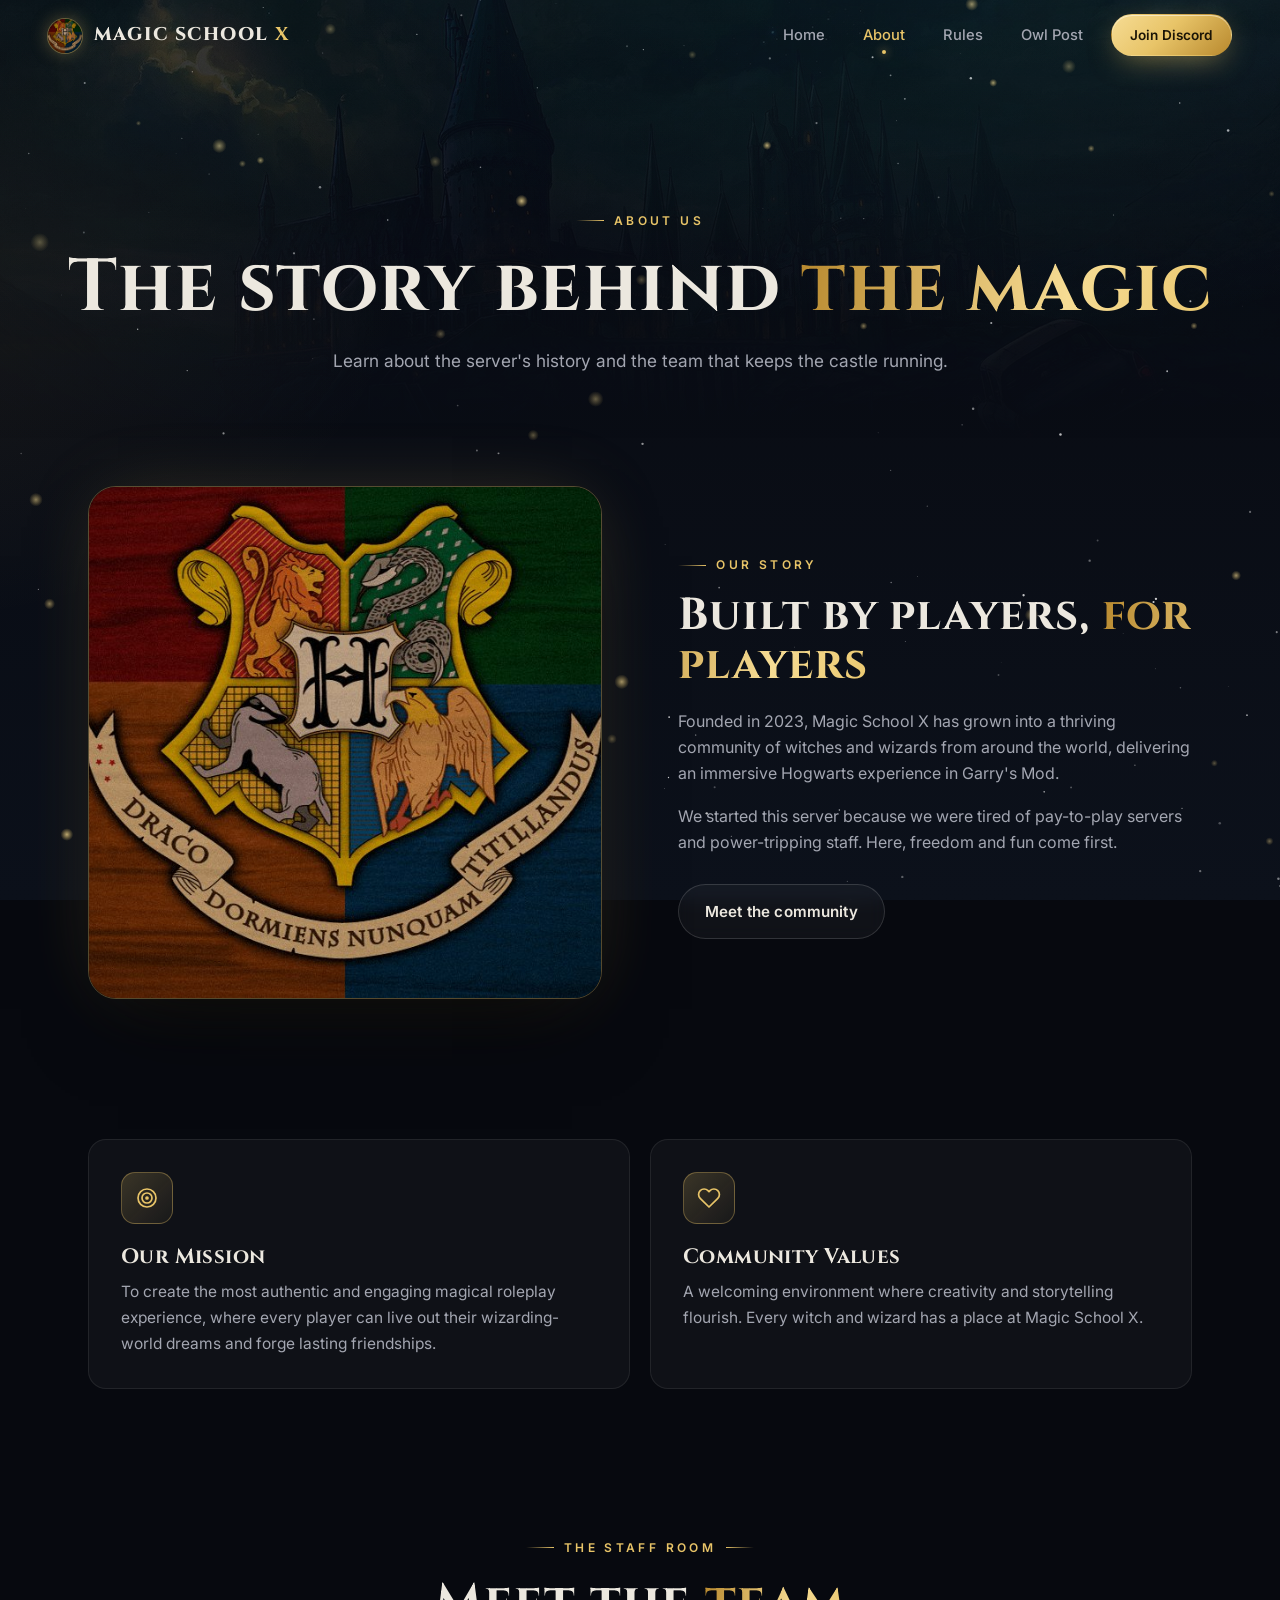
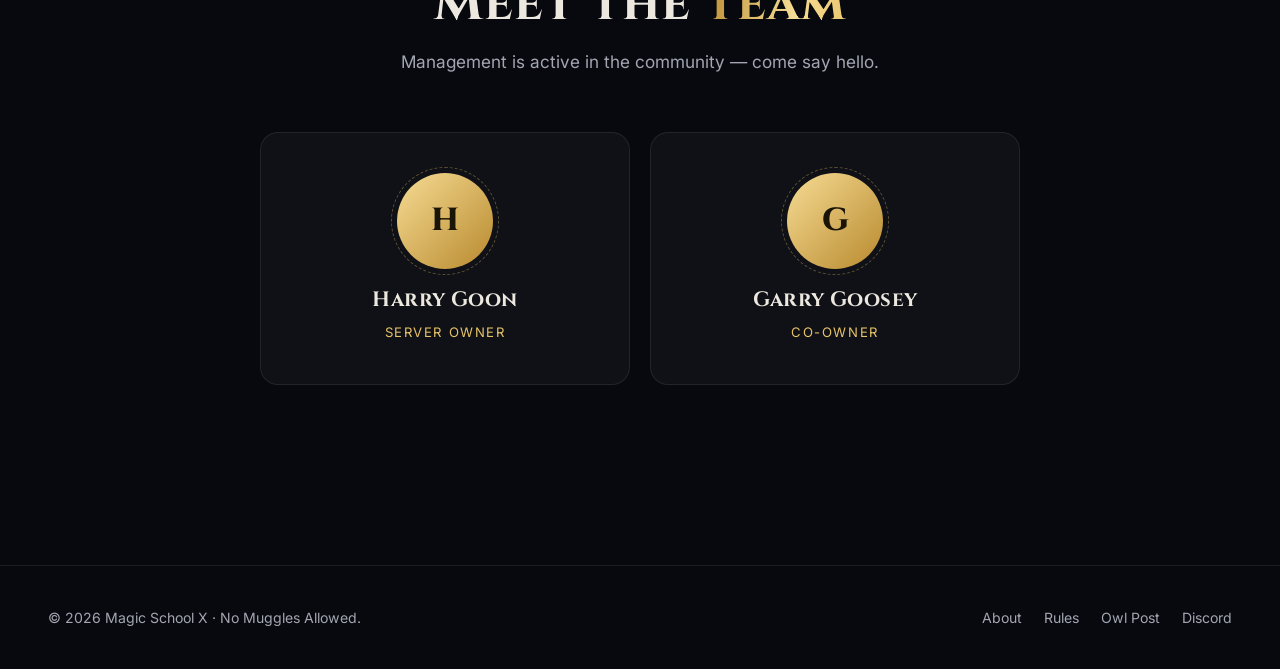
==== commit 3c08bf6b: "Update team, spell count and customization feature Co-Authored-By: Claude Opus 5.5 <noreply@anthropi" ====
--- a/about.html
+++ b/about.html
@@ -70,14 +70,14 @@
             </div>
             <div class="team">
                 <article class="card member reveal">
-                    <div class="avatar">P</div>
-                    <h3>Headmaster Phoenix</h3>
-                    <p class="role">Server Owner &amp; Admin</p>
+                    <div class="avatar">H</div>
+                    <h3>Harry Goon</h3>
+                    <p class="role">Server Owner</p>
                 </article>
                 <article class="card member reveal" style="--d:.1s">
-                    <div class="avatar">E</div>
-                    <h3>Professor Emerald</h3>
-                    <p class="role">Head Moderator</p>
+                    <div class="avatar">G</div>
+                    <h3>Garry Goosey</h3>
+                    <p class="role">Co-Owner</p>
                 </article>
             </div>
         </section>
